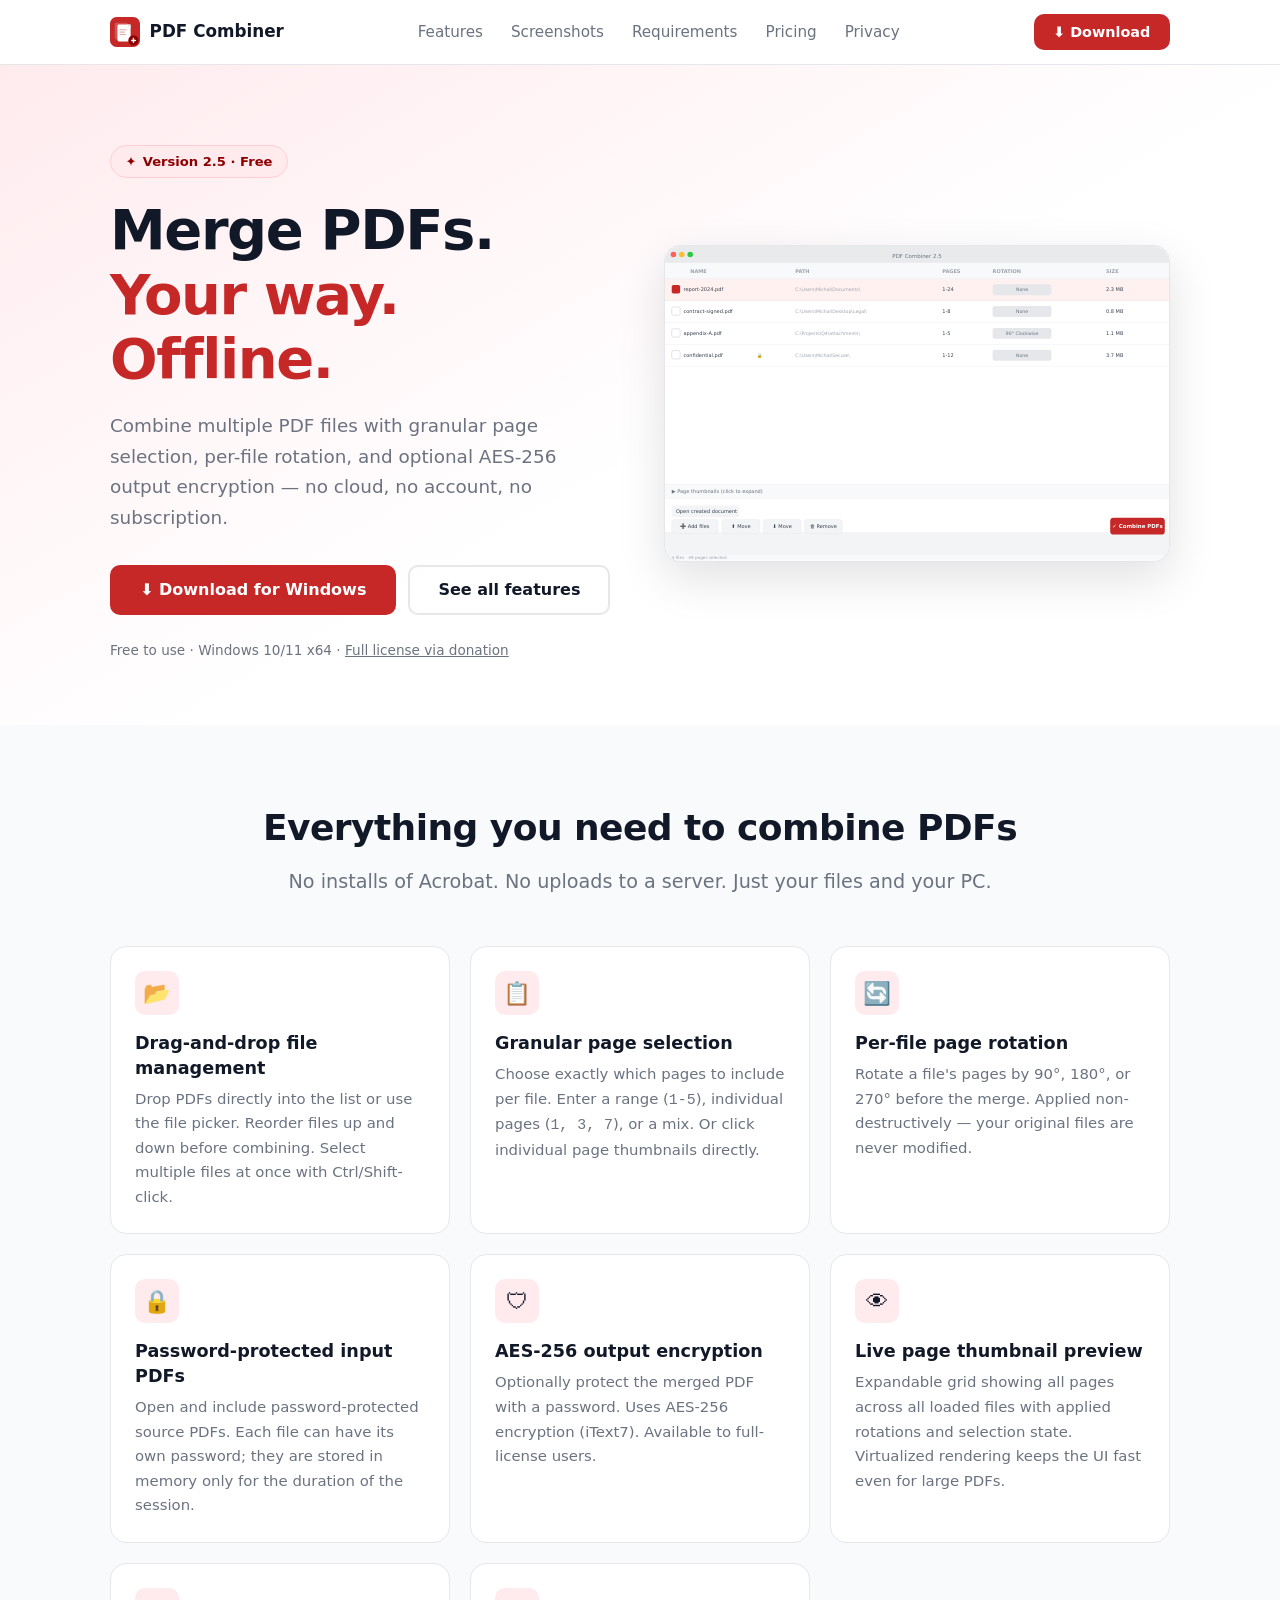
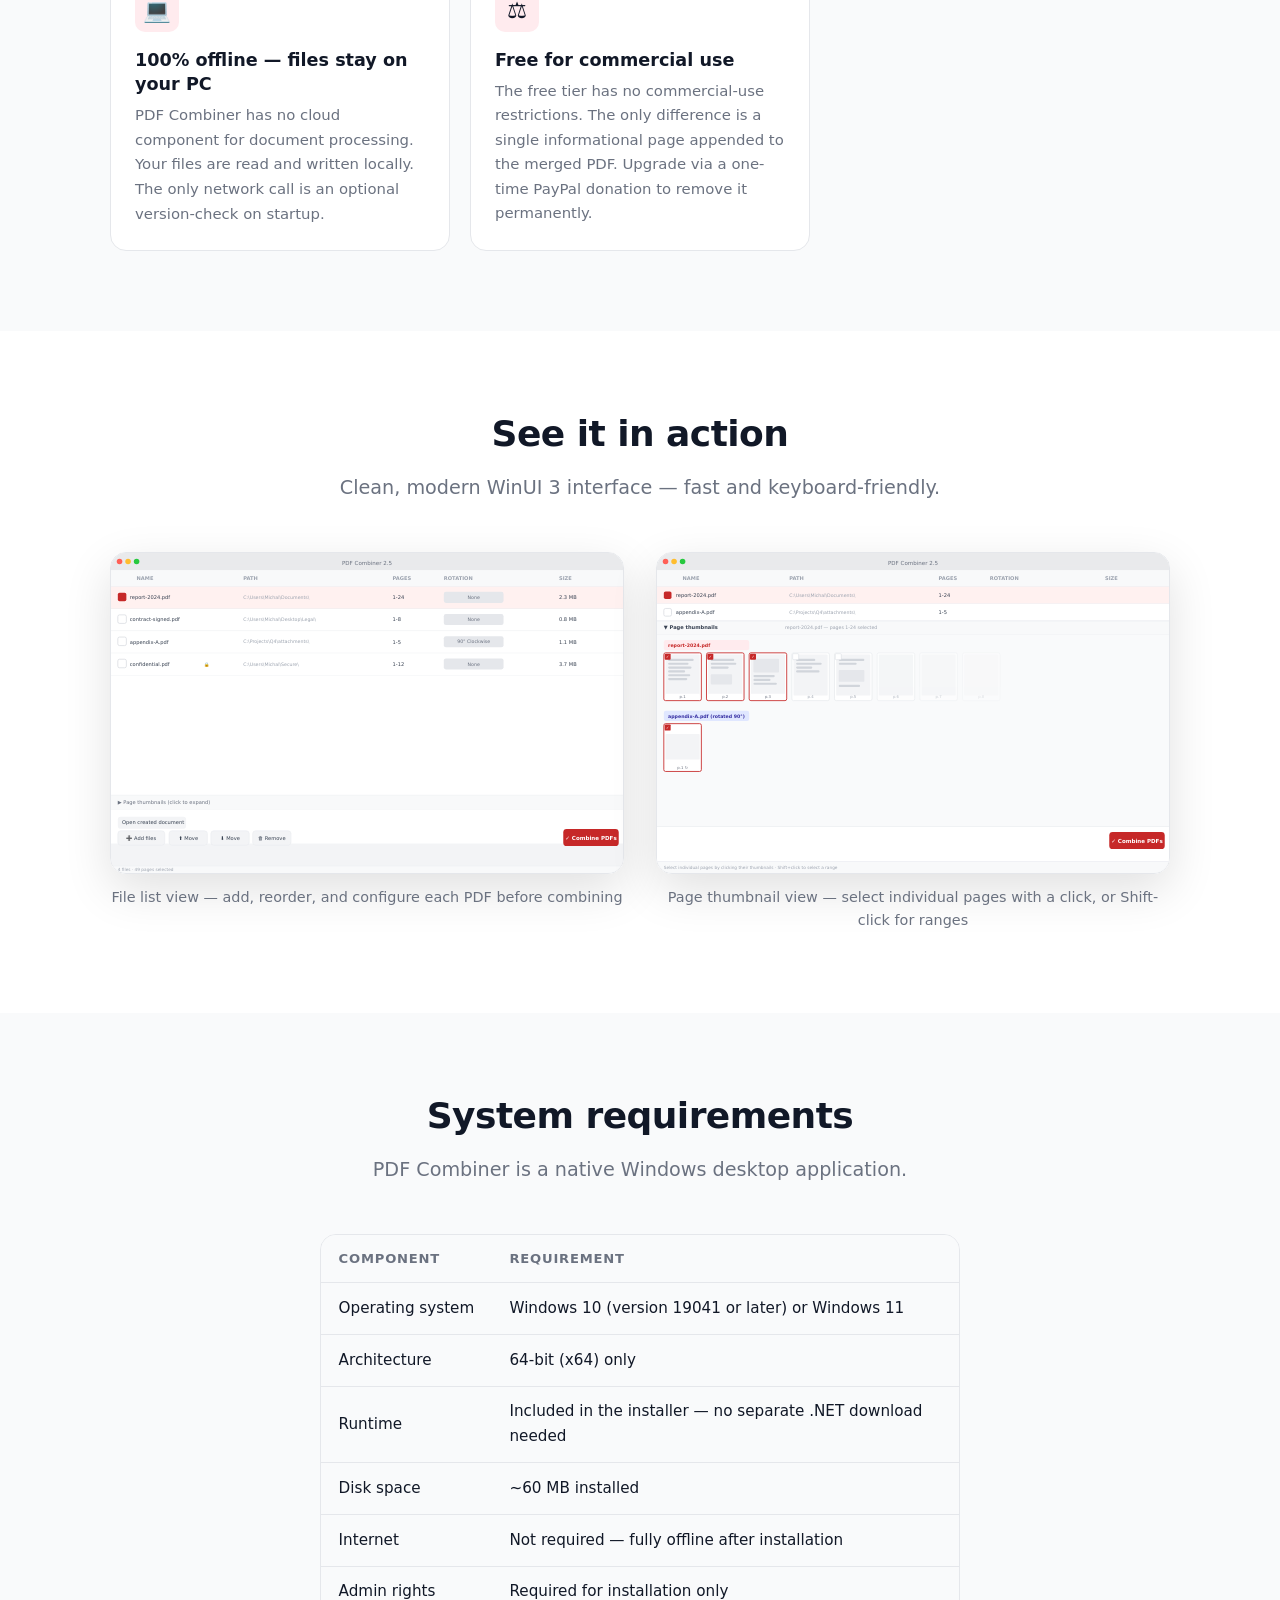
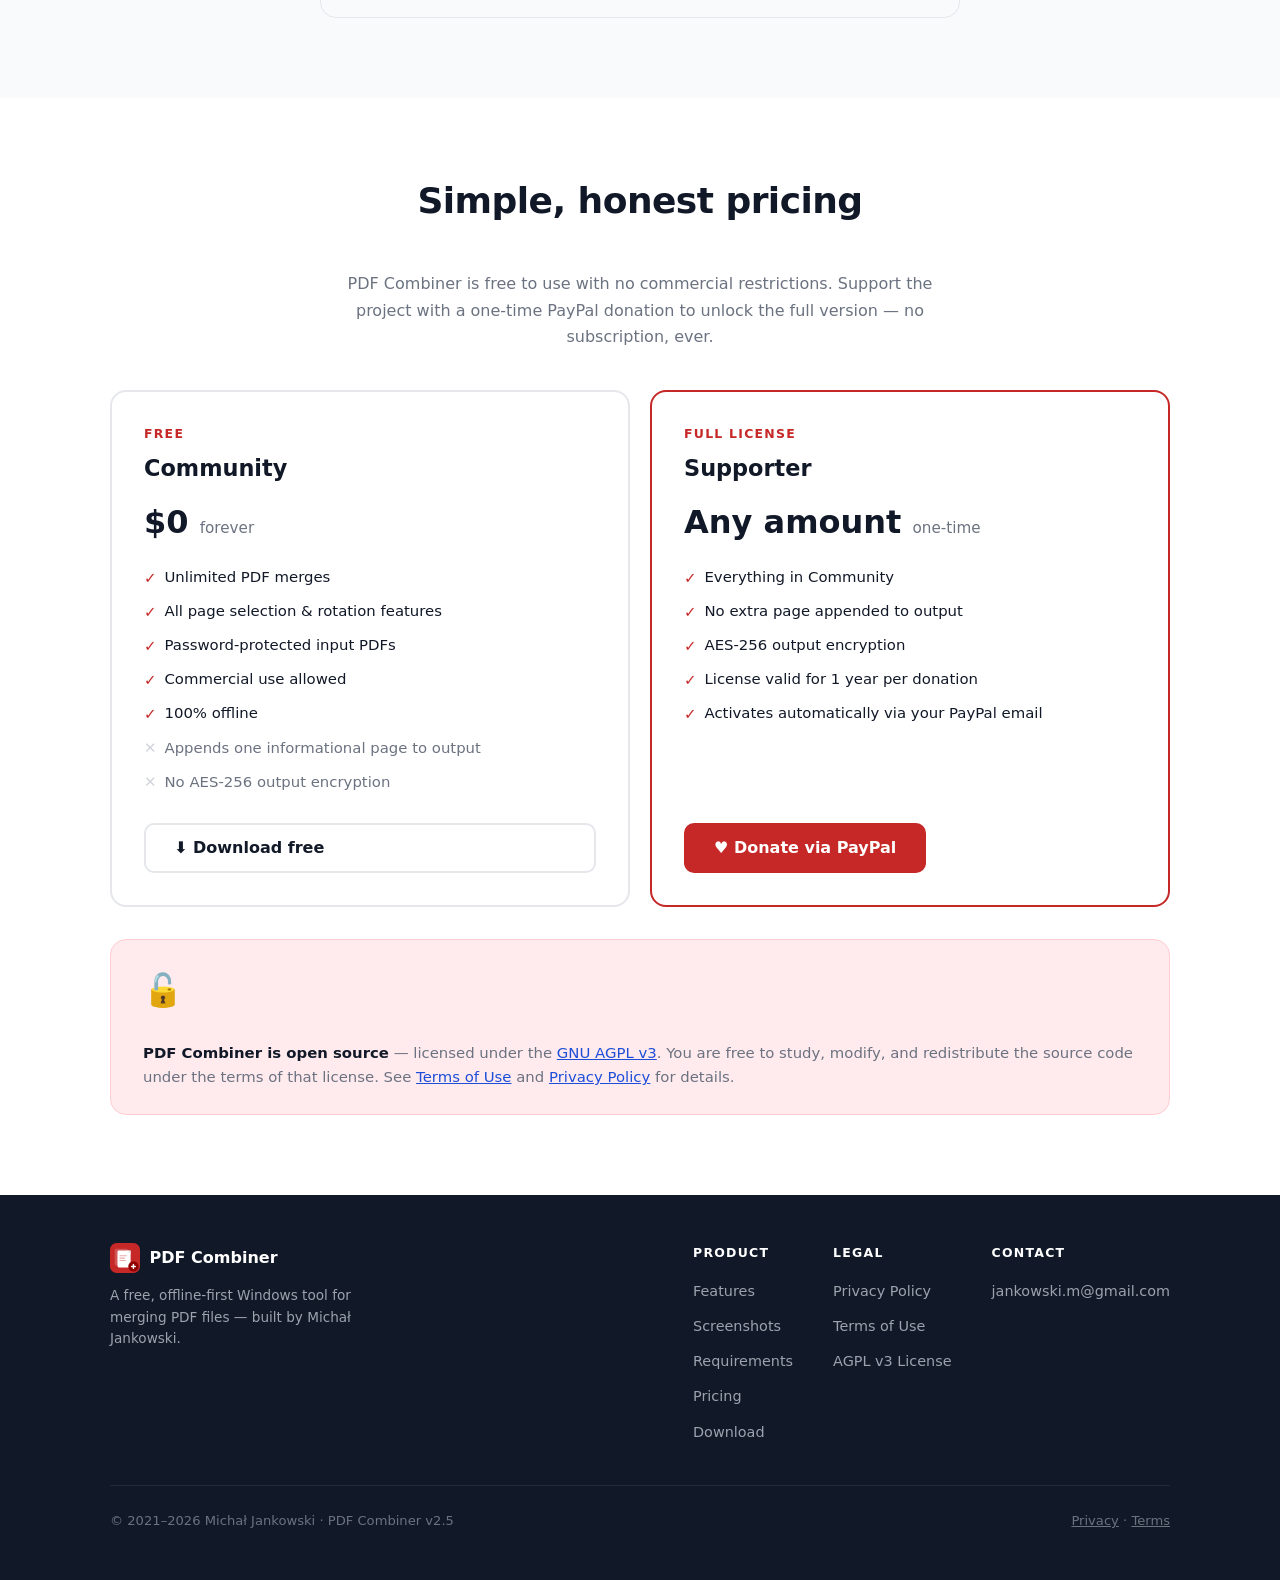
==== index.html @ 211b3e9c "Deploy website from MichalJankowskii/PDF_CombinerAI@d968ff3" ====
<!DOCTYPE html>
<html lang="en">
<head>
  <meta charset="UTF-8">
  <meta name="viewport" content="width=device-width, initial-scale=1.0">
  <title>PDF Combiner — Merge PDFs on Windows, No Cloud Required</title>
  <meta name="description" content="PDF Combiner lets you merge multiple PDF files with drag-and-drop, select individual pages, rotate pages, and encrypt the output — 100% offline, no account needed.">
  <meta name="author" content="Michał Jankowski">
  <meta name="robots" content="index, follow">
  <link rel="canonical" href="https://michaljankowskii.github.io/PDFCombierPage/">

  <!-- Open Graph -->
  <meta property="og:type"        content="website">
  <meta property="og:url"         content="https://michaljankowskii.github.io/PDFCombierPage/">
  <meta property="og:title"       content="PDF Combiner — Merge PDFs on Windows">
  <meta property="og:description" content="Merge multiple PDFs with granular page selection, rotation, and AES-256 encryption. 100% offline — your files never leave your PC.">
  <meta property="og:image"       content="https://michaljankowskii.github.io/PDFCombierPage/assets/img/screenshot-main.svg">

  <!-- Twitter -->
  <meta name="twitter:card"        content="summary_large_image">
  <meta name="twitter:title"       content="PDF Combiner — Merge PDFs on Windows">
  <meta name="twitter:description" content="Merge multiple PDFs with granular page selection, rotation, and AES-256 encryption. 100% offline.">

  <link rel="icon" href="assets/img/favicon.svg" type="image/svg+xml">
  <link rel="stylesheet" href="assets/css/site.css">
</head>
<body>

<!-- ── Navigation ── -->
<nav class="site-nav" aria-label="Site navigation">
  <div class="container">
    <div class="nav-inner">
      <a href="/" class="nav-logo">
        <img src="assets/img/logo.svg" alt="" width="30" height="30" aria-hidden="true">
        PDF Combiner
      </a>
      <ul class="nav-links" role="list">
        <li><a href="#features">Features</a></li>
        <li><a href="#screenshots">Screenshots</a></li>
        <li><a href="#requirements">Requirements</a></li>
        <li><a href="#licensing">Pricing</a></li>
        <li><a href="privacy.html">Privacy</a></li>
      </ul>
      <a href="downloads/PDFCombiner-Setup.msi" class="btn btn-primary btn-sm" download>
        ⬇ Download
      </a>
    </div>
  </div>
</nav>

<!-- ── Hero ── -->
<section class="hero" aria-labelledby="hero-heading">
  <div class="container">
    <div class="hero-inner">

      <div class="hero-content">
        <div class="hero-badge" aria-label="Current version">
          <span aria-hidden="true">✦</span> Version 2.5 · Free
        </div>
        <h1 class="hero-title" id="hero-heading">
          Merge PDFs.<br>
          <span>Your way. Offline.</span>
        </h1>
        <p class="hero-desc">
          Combine multiple PDF files with granular page selection, per-file rotation,
          and optional AES-256 output encryption — no cloud, no account, no subscription.
        </p>
        <div class="hero-actions">
          <a href="downloads/PDFCombiner-Setup.msi" class="btn btn-primary" download
             aria-label="Download PDF Combiner Setup — Windows installer">
            ⬇ Download for Windows
          </a>
          <a href="#features" class="btn btn-outline">
            See all features
          </a>
        </div>
        <p class="hero-meta">
          Free to use · Windows 10/11 x64 ·
          <a href="terms.html">Full license via donation</a>
        </p>
      </div>

      <div class="hero-image" aria-hidden="true">
        <!-- IMAGES NEEDED: replace screenshot-main.svg with screenshot-main.png
             (full-window screenshot at ~1200×750px, app with 3-4 PDFs loaded) -->
        <img src="assets/img/screenshot-main.svg"
             alt="PDF Combiner main window showing four PDF files loaded with drag-and-drop"
             width="1200" height="750"
             loading="eager">
      </div>

    </div>
  </div>
</section>

<!-- ── Features ── -->
<section class="section section-alt" id="features" aria-labelledby="features-heading">
  <div class="container">
    <div class="section-title tc">
      <h2 id="features-heading">Everything you need to combine PDFs</h2>
      <p class="lead">No installs of Acrobat. No uploads to a server. Just your files and your PC.</p>
    </div>

    <div class="features-grid" role="list">

      <article class="feature-card" role="listitem">
        <div class="feature-icon" aria-hidden="true">📂</div>
        <h3>Drag-and-drop file management</h3>
        <p>Drop PDFs directly into the list or use the file picker.
           Reorder files up and down before combining.
           Select multiple files at once with Ctrl/Shift-click.</p>
      </article>

      <article class="feature-card" role="listitem">
        <div class="feature-icon" aria-hidden="true">📋</div>
        <h3>Granular page selection</h3>
        <p>Choose exactly which pages to include per file.
           Enter a range (<code>1-5</code>), individual pages (<code>1, 3, 7</code>),
           or a mix. Or click individual page thumbnails directly.</p>
      </article>

      <article class="feature-card" role="listitem">
        <div class="feature-icon" aria-hidden="true">🔄</div>
        <h3>Per-file page rotation</h3>
        <p>Rotate a file's pages by 90°, 180°, or 270° before the merge.
           Applied non-destructively — your original files are never modified.</p>
      </article>

      <article class="feature-card" role="listitem">
        <div class="feature-icon" aria-hidden="true">🔒</div>
        <h3>Password-protected input PDFs</h3>
        <p>Open and include password-protected source PDFs.
           Each file can have its own password; they are stored in memory
           only for the duration of the session.</p>
      </article>

      <article class="feature-card" role="listitem">
        <div class="feature-icon" aria-hidden="true">🛡</div>
        <h3>AES-256 output encryption</h3>
        <p>Optionally protect the merged PDF with a password.
           Uses AES-256 encryption (iText7). Available to full-license users.</p>
      </article>

      <article class="feature-card" role="listitem">
        <div class="feature-icon" aria-hidden="true">👁</div>
        <h3>Live page thumbnail preview</h3>
        <p>Expandable grid showing all pages across all loaded files
           with applied rotations and selection state.
           Virtualized rendering keeps the UI fast even for large PDFs.</p>
      </article>

      <article class="feature-card" role="listitem">
        <div class="feature-icon" aria-hidden="true">💻</div>
        <h3>100% offline — files stay on your PC</h3>
        <p>PDF Combiner has no cloud component for document processing.
           Your files are read and written locally. The only network call
           is an optional version-check on startup.</p>
      </article>

      <article class="feature-card" role="listitem">
        <div class="feature-icon" aria-hidden="true">⚖️</div>
        <h3>Free for commercial use</h3>
        <p>The free tier has no commercial-use restrictions.
           The only difference is a single informational page appended
           to the merged PDF. Upgrade via a one-time PayPal donation
           to remove it permanently.</p>
      </article>

    </div>
  </div>
</section>

<!-- ── Screenshots ── -->
<section class="section" id="screenshots" aria-labelledby="screenshots-heading">
  <div class="container">
    <div class="section-title tc">
      <h2 id="screenshots-heading">See it in action</h2>
      <p class="lead">Clean, modern WinUI 3 interface — fast and keyboard-friendly.</p>
    </div>

    <div class="screenshots-grid">

      <figure class="screenshot-item">
        <!-- IMAGES NEEDED: replace screenshot-main.svg with screenshot-main.png
             Caption: main view with 4 PDFs loaded, showing name/path/pages/rotation columns -->
        <img class="screenshot-img"
             src="assets/img/screenshot-main.svg"
             alt="Main window: file list with four PDFs, showing name, path, page range, rotation, and size columns"
             width="1200" height="750"
             loading="lazy">
        <figcaption>File list view — add, reorder, and configure each PDF before combining</figcaption>
      </figure>

      <figure class="screenshot-item">
        <!-- IMAGES NEEDED: replace screenshot-pages.svg with screenshot-pages.png
             Caption: thumbnail strip expanded, showing individual page thumbnails with checkboxes -->
        <img class="screenshot-img"
             src="assets/img/screenshot-pages.svg"
             alt="Page thumbnail view: expandable grid showing individual pages from each PDF with checkboxes for fine-grained selection"
             width="1200" height="750"
             loading="lazy">
        <figcaption>Page thumbnail view — select individual pages with a click, or Shift-click for ranges</figcaption>
      </figure>

    </div>
  </div>
</section>

<!-- ── System Requirements ── -->
<section class="section section-alt" id="requirements" aria-labelledby="req-heading">
  <div class="container">
    <div class="section-title tc">
      <h2 id="req-heading">System requirements</h2>
      <p class="lead">PDF Combiner is a native Windows desktop application.</p>
    </div>

    <div class="req-wrapper" style="max-width:640px; margin-inline:auto;">
      <table class="req-table" aria-label="System requirements">
        <thead>
          <tr><th scope="col">Component</th><th scope="col">Requirement</th></tr>
        </thead>
        <tbody>
          <tr><td>Operating system</td><td>Windows 10 (version 19041 or later) or Windows 11</td></tr>
          <tr><td>Architecture</td><td>64-bit (x64) only</td></tr>
          <tr><td>Runtime</td><td>Included in the installer — no separate .NET download needed</td></tr>
          <tr><td>Disk space</td><td>~60 MB installed</td></tr>
          <tr><td>Internet</td><td>Not required — fully offline after installation</td></tr>
          <tr><td>Admin rights</td><td>Required for installation only</td></tr>
        </tbody>
      </table>
    </div>
  </div>
</section>

<!-- ── Licensing ── -->
<section class="section" id="licensing" aria-labelledby="licensing-heading">
  <div class="container">
    <div class="section-title tc">
      <h2 id="licensing-heading">Simple, honest pricing</h2>
    </div>

    <p class="licensing-intro">
      PDF Combiner is free to use with no commercial restrictions.
      Support the project with a one-time PayPal donation to unlock the full version — no subscription, ever.
    </p>

    <div class="licensing-cards">

      <div class="license-card">
        <div class="license-label">Free</div>
        <h3>Community</h3>
        <div class="license-price">$0 <em>forever</em></div>
        <ul class="license-features" role="list">
          <li><span class="chk" aria-hidden="true">✓</span> Unlimited PDF merges</li>
          <li><span class="chk" aria-hidden="true">✓</span> All page selection &amp; rotation features</li>
          <li><span class="chk" aria-hidden="true">✓</span> Password-protected input PDFs</li>
          <li><span class="chk" aria-hidden="true">✓</span> Commercial use allowed</li>
          <li><span class="chk" aria-hidden="true">✓</span> 100% offline</li>
          <li class="dimmed"><span class="chk" aria-hidden="true">✕</span> Appends one informational page to output</li>
          <li class="dimmed"><span class="chk" aria-hidden="true">✕</span> No AES-256 output encryption</li>
        </ul>
        <a href="downloads/PDFCombiner-Setup.msi" class="btn btn-outline" download>
          ⬇ Download free
        </a>
      </div>

      <div class="license-card featured">
        <div class="license-label">Full license</div>
        <h3>Supporter</h3>
        <div class="license-price">Any amount <em>one-time</em></div>
        <ul class="license-features" role="list">
          <li><span class="chk" aria-hidden="true">✓</span> Everything in Community</li>
          <li><span class="chk" aria-hidden="true">✓</span> No extra page appended to output</li>
          <li><span class="chk" aria-hidden="true">✓</span> AES-256 output encryption</li>
          <li><span class="chk" aria-hidden="true">✓</span> License valid for 1 year per donation</li>
          <li><span class="chk" aria-hidden="true">✓</span> Activates automatically via your PayPal email</li>
        </ul>
        <!-- PayPal donate button — uses the in-app business ID -->
        <form action="https://www.paypal.com/donate" method="post" target="_blank">
          <input type="hidden" name="business" value="jankowski.m@gmail.com">
          <input type="hidden" name="currency_code" value="USD">
          <input type="hidden" name="item_name" value="PDF Combiner — Full License">
          <button type="submit" class="btn btn-primary">
            ♥ Donate via PayPal
          </button>
        </form>
      </div>

    </div>

    <div class="oss-banner">
      <div class="oss-icon" aria-hidden="true">🔓</div>
      <div>
        <p>
          <strong>PDF Combiner is open source</strong> — licensed under the
          <a href="https://www.gnu.org/licenses/agpl-3.0.html" rel="noopener noreferrer" target="_blank">GNU AGPL v3</a>.
          You are free to study, modify, and redistribute the source code under the terms of that license.
          See <a href="terms.html">Terms of Use</a> and <a href="privacy.html">Privacy Policy</a> for details.
        </p>
      </div>
    </div>

  </div>
</section>

<!-- ── Footer ── -->
<footer class="site-footer" aria-label="Site footer">
  <div class="container">
    <div class="footer-inner">

      <div class="footer-brand">
        <a href="/" class="nav-logo">
          <img src="assets/img/logo.svg" alt="" width="26" height="26" aria-hidden="true">
          PDF Combiner
        </a>
        <p>A free, offline-first Windows tool for merging PDF files — built by Michał Jankowski.</p>
      </div>

      <nav class="footer-links" aria-label="Footer navigation">
        <div class="footer-col">
          <h4>Product</h4>
          <ul role="list">
            <li><a href="#features">Features</a></li>
            <li><a href="#screenshots">Screenshots</a></li>
            <li><a href="#requirements">Requirements</a></li>
            <li><a href="#licensing">Pricing</a></li>
            <li><a href="downloads/PDFCombiner-Setup.msi" download>Download</a></li>
          </ul>
        </div>
        <div class="footer-col">
          <h4>Legal</h4>
          <ul role="list">
            <li><a href="privacy.html">Privacy Policy</a></li>
            <li><a href="terms.html">Terms of Use</a></li>
            <li><a href="https://www.gnu.org/licenses/agpl-3.0.html" rel="noopener noreferrer" target="_blank">AGPL v3 License</a></li>
          </ul>
        </div>
        <div class="footer-col">
          <h4>Contact</h4>
          <ul role="list">
            <li><a href="mailto:jankowski.m@gmail.com">jankowski.m@gmail.com</a></li>
          </ul>
        </div>
      </nav>

    </div>

    <div class="footer-bottom">
      <span>© 2021–2026 Michał Jankowski · PDF Combiner v2.5</span>
      <span>
        <a href="privacy.html">Privacy</a> ·
        <a href="terms.html">Terms</a>
      </span>
    </div>
  </div>
</footer>

</body>
</html>
---- assets/css/site.css ----
/* PDF Combiner — site.css — mobile-first, no framework, system fonts */

/* ───── Custom properties ───── */
:root {
  --c-red:        #c62828;
  --c-red-dark:   #8e0000;
  --c-red-pale:   #ffebee;
  --c-text:       #111827;
  --c-muted:      #6b7280;
  --c-bg:         #ffffff;
  --c-surface:    #f9fafb;
  --c-border:     #e5e7eb;
  --c-link:       #1d4ed8;

  --font:         system-ui, -apple-system, "Segoe UI", Roboto, sans-serif;
  --max-w:        1100px;
  --radius:       10px;
  --radius-lg:    16px;

  --sh-sm: 0 1px 3px rgba(0,0,0,.08);
  --sh-md: 0 4px 16px rgba(0,0,0,.10);
  --sh-lg: 0 16px 48px rgba(0,0,0,.12);
}

/* ───── Reset ───── */
*, *::before, *::after { box-sizing: border-box; margin: 0; padding: 0; }
html { scroll-behavior: smooth; -webkit-text-size-adjust: 100%; }
body { font-family: var(--font); color: var(--c-text); background: var(--c-bg); line-height: 1.65; }
img { display: block; max-width: 100%; height: auto; }
a { color: var(--c-link); }
ul { list-style: none; }

/* ───── Layout ───── */
.container {
  width: 100%;
  max-width: var(--max-w);
  margin-inline: auto;
  padding-inline: 1.25rem;
}
.section        { padding-block: 5rem; }
.section-alt    { background: var(--c-surface); }
.section-title  { margin-bottom: 3rem; }

/* ───── Typography ───── */
h1 { font-size: clamp(2rem, 5vw, 3.5rem); font-weight: 800; line-height: 1.15; letter-spacing: -.025em; }
h2 { font-size: clamp(1.5rem, 3vw, 2.25rem); font-weight: 700; line-height: 1.25; letter-spacing: -.015em; }
h3 { font-size: 1.1rem; font-weight: 600; line-height: 1.4; }
p  { max-width: 68ch; }
.lead  { font-size: 1.2rem; color: var(--c-muted); margin-top: 1rem; }
.tc    { text-align: center; }
.tc p  { margin-inline: auto; }

/* ───── Buttons ───── */
.btn {
  display: inline-flex;
  align-items: center;
  gap: .5rem;
  padding: .85rem 1.75rem;
  border-radius: var(--radius);
  font: 600 1rem var(--font);
  text-decoration: none;
  cursor: pointer;
  border: 2px solid transparent;
  transition: transform .15s, box-shadow .15s, background .15s, border-color .15s;
}
.btn:hover          { text-decoration: none; transform: translateY(-1px); box-shadow: var(--sh-md); }
.btn-primary        { background: var(--c-red); color: #fff; }
.btn-primary:hover  { background: var(--c-red-dark); }
.btn-outline        { background: transparent; color: var(--c-text); border-color: var(--c-border); }
.btn-outline:hover  { border-color: var(--c-muted); }
.btn-sm             { padding: .5rem 1.1rem; font-size: .9rem; }

/* ───── Nav ───── */
.site-nav {
  position: sticky;
  top: 0;
  z-index: 100;
  background: rgba(255,255,255,.9);
  backdrop-filter: blur(10px);
  -webkit-backdrop-filter: blur(10px);
  border-bottom: 1px solid var(--c-border);
}
.nav-inner {
  display: flex;
  align-items: center;
  justify-content: space-between;
  height: 4rem;
}
.nav-logo {
  display: flex;
  align-items: center;
  gap: .6rem;
  text-decoration: none;
  color: var(--c-text);
  font-weight: 700;
  font-size: 1.05rem;
}
.nav-logo img { width: 30px; height: 30px; }
.nav-links { display: flex; align-items: center; gap: 1.75rem; }
.nav-links a { text-decoration: none; color: var(--c-muted); font-size: .95rem; transition: color .15s; }
.nav-links a:hover { color: var(--c-text); }

/* ───── Hero ───── */
.hero {
  padding-block: 5rem 4rem;
  background: linear-gradient(150deg, var(--c-red-pale) 0%, var(--c-bg) 55%);
}
.hero-inner {
  display: grid;
  grid-template-columns: 1fr;
  gap: 3rem;
  align-items: center;
}
.hero-badge {
  display: inline-flex;
  align-items: center;
  gap: .4rem;
  background: var(--c-red-pale);
  color: var(--c-red-dark);
  font-size: .82rem;
  font-weight: 600;
  padding: .3rem .9rem;
  border-radius: 999px;
  margin-bottom: 1.25rem;
  border: 1px solid #ffcdd2;
}
.hero-title span { color: var(--c-red); }
.hero-desc { font-size: 1.15rem; color: var(--c-muted); margin-block: 1.25rem 2rem; max-width: 52ch; }
.hero-actions { display: flex; flex-wrap: wrap; gap: .75rem; }
.hero-meta { margin-top: 1.5rem; font-size: .85rem; color: var(--c-muted); }
.hero-meta a { color: var(--c-muted); text-decoration: underline; }

.hero-image {
  position: relative;
  border-radius: var(--radius-lg);
  overflow: hidden;
  box-shadow: var(--sh-lg);
  border: 1px solid var(--c-border);
  background: var(--c-surface);
}
.hero-image img { width: 100%; border-radius: var(--radius-lg); }

/* ───── Features ───── */
.features-grid {
  display: grid;
  grid-template-columns: repeat(auto-fit, minmax(min(100%, 280px), 1fr));
  gap: 1.25rem;
}
.feature-card {
  background: var(--c-bg);
  border: 1px solid var(--c-border);
  border-radius: var(--radius-lg);
  padding: 1.5rem;
  transition: box-shadow .2s, transform .2s;
}
.feature-card:hover { box-shadow: var(--sh-md); transform: translateY(-2px); }
.feature-icon {
  display: inline-flex;
  align-items: center;
  justify-content: center;
  width: 2.75rem;
  height: 2.75rem;
  background: var(--c-red-pale);
  border-radius: var(--radius);
  font-size: 1.4rem;
  margin-bottom: 1rem;
  line-height: 1;
}
.feature-card h3 { margin-bottom: .4rem; }
.feature-card p  { color: var(--c-muted); font-size: .93rem; max-width: none; }

/* ───── Screenshots ───── */
.screenshots-grid {
  display: grid;
  grid-template-columns: 1fr;
  gap: 2rem;
}
.screenshot-item { }
.screenshot-item figcaption {
  margin-top: .75rem;
  text-align: center;
  color: var(--c-muted);
  font-size: .9rem;
}
.screenshot-img {
  width: 100%;
  border-radius: var(--radius-lg);
  box-shadow: var(--sh-lg);
  border: 1px solid var(--c-border);
}
/* Placeholder shown when real screenshot is not yet supplied */
.screenshot-placeholder {
  display: flex;
  flex-direction: column;
  align-items: center;
  justify-content: center;
  gap: .75rem;
  background: var(--c-surface);
  border: 2px dashed var(--c-border);
  border-radius: var(--radius-lg);
  aspect-ratio: 16 / 10;
  color: var(--c-muted);
  font-size: .9rem;
  text-align: center;
  padding: 2rem;
}
.screenshot-placeholder .ph-icon { font-size: 3rem; opacity: .4; }
.screenshot-placeholder strong { color: var(--c-text); font-size: 1rem; }

/* ───── Requirements ───── */
.req-wrapper {
  overflow-x: auto;
  border: 1px solid var(--c-border);
  border-radius: var(--radius-lg);
}
.req-table {
  width: 100%;
  border-collapse: collapse;
  font-size: .95rem;
}
.req-table th, .req-table td {
  text-align: left;
  padding: .8rem 1.1rem;
  border-bottom: 1px solid var(--c-border);
}
.req-table th {
  font-weight: 600;
  font-size: .82rem;
  text-transform: uppercase;
  letter-spacing: .06em;
  color: var(--c-muted);
  background: var(--c-surface);
  white-space: nowrap;
}
.req-table tr:last-child td { border-bottom: none; }
.req-table td:first-child { font-weight: 500; white-space: nowrap; }

/* ───── Licensing ───── */
.licensing-intro { max-width: 60ch; margin-inline: auto; color: var(--c-muted); text-align: center; margin-bottom: 2.5rem; }
.licensing-cards {
  display: grid;
  grid-template-columns: repeat(auto-fit, minmax(min(100%, 280px), 1fr));
  gap: 1.25rem;
}
.license-card {
  border: 2px solid var(--c-border);
  border-radius: var(--radius-lg);
  padding: 2rem;
  display: flex;
  flex-direction: column;
}
.license-card.featured { border-color: var(--c-red); }
.license-label {
  font-size: .78rem;
  font-weight: 700;
  text-transform: uppercase;
  letter-spacing: .1em;
  color: var(--c-red);
  margin-bottom: .5rem;
}
.license-card h3 { font-size: 1.4rem; }
.license-price { font-size: 2rem; font-weight: 800; margin-block: .75rem 1rem; }
.license-price em { font-style: normal; font-size: .95rem; font-weight: 400; color: var(--c-muted); }
.license-features { display: flex; flex-direction: column; gap: .55rem; margin-bottom: 1.75rem; flex: 1; }
.license-features li {
  display: flex;
  align-items: flex-start;
  gap: .5rem;
  font-size: .93rem;
}
.license-features li .chk { color: var(--c-red); font-weight: 700; flex-shrink: 0; margin-top: .05em; }
.license-features li.dimmed { color: var(--c-muted); }
.license-features li.dimmed .chk { color: #d1d5db; }

/* ───── Open source banner ───── */
.oss-banner {
  background: var(--c-red-pale);
  border: 1px solid #ffcdd2;
  border-radius: var(--radius-lg);
  padding: 1.5rem 2rem;
  display: flex;
  align-items: center;
  gap: 1.5rem;
  flex-wrap: wrap;
  margin-top: 2rem;
}
.oss-banner .oss-icon { font-size: 2rem; flex-shrink: 0; }
.oss-banner p { color: var(--c-muted); font-size: .93rem; max-width: none; }
.oss-banner strong { color: var(--c-text); }

/* ───── Footer ───── */
.site-footer {
  background: #111827;
  color: #d1d5db;
  padding-block: 3rem;
}
.footer-inner {
  display: flex;
  flex-wrap: wrap;
  gap: 2.5rem;
  justify-content: space-between;
}
.footer-brand { flex: 1 1 220px; }
.footer-brand .nav-logo { color: #fff; margin-bottom: .75rem; font-size: 1rem; }
.footer-brand p { font-size: .85rem; color: #9ca3af; max-width: 28ch; line-height: 1.6; }
.footer-links { display: flex; flex-wrap: wrap; gap: 2.5rem; }
.footer-col h4 {
  color: #fff;
  font-size: .78rem;
  text-transform: uppercase;
  letter-spacing: .1em;
  margin-bottom: .9rem;
}
.footer-col ul { display: flex; flex-direction: column; gap: .55rem; }
.footer-col a { color: #9ca3af; text-decoration: none; font-size: .9rem; transition: color .15s; }
.footer-col a:hover { color: #fff; }
.footer-bottom {
  border-top: 1px solid rgba(255,255,255,.08);
  margin-top: 2.5rem;
  padding-top: 1.5rem;
  display: flex;
  flex-wrap: wrap;
  gap: 1rem;
  justify-content: space-between;
  font-size: .82rem;
  color: #6b7280;
}
.footer-bottom a { color: #6b7280; }
.footer-bottom a:hover { color: #9ca3af; }

/* ───── Legal pages ───── */
.legal-page { max-width: 800px; margin-inline: auto; padding-block: 4rem; }
.legal-page h1 { margin-bottom: .5rem; }
.legal-page .updated { color: var(--c-muted); font-size: .9rem; margin-bottom: 2.5rem; }
.legal-page h2 { font-size: 1.25rem; margin-top: 2rem; margin-bottom: .6rem; }
.legal-page p  { color: #374151; margin-bottom: .9rem; }
.legal-page ul { list-style: disc; padding-left: 1.5rem; display: flex; flex-direction: column; gap: .4rem; margin-bottom: .9rem; }
.legal-page ul li { color: #374151; font-size: .97rem; }
.legal-page a  { color: var(--c-link); }
.legal-page .back { display: inline-flex; align-items: center; gap: .4rem; font-size: .9rem; margin-bottom: 2rem; }

/* ───── Responsive ───── */
@media (min-width: 600px) {
  .screenshots-grid { grid-template-columns: repeat(2, 1fr); }
}
@media (min-width: 880px) {
  .hero-inner { grid-template-columns: 1fr 1fr; }
  .hero-desc  { max-width: none; }
}
@media (max-width: 599px) {
  .nav-links              { display: none; }
  .hero-actions           { flex-direction: column; }
  .btn                    { width: 100%; justify-content: center; }
  .footer-inner           { flex-direction: column; }
  .footer-links           { flex-direction: column; gap: 1.5rem; }
  .oss-banner             { flex-direction: column; text-align: center; }
}
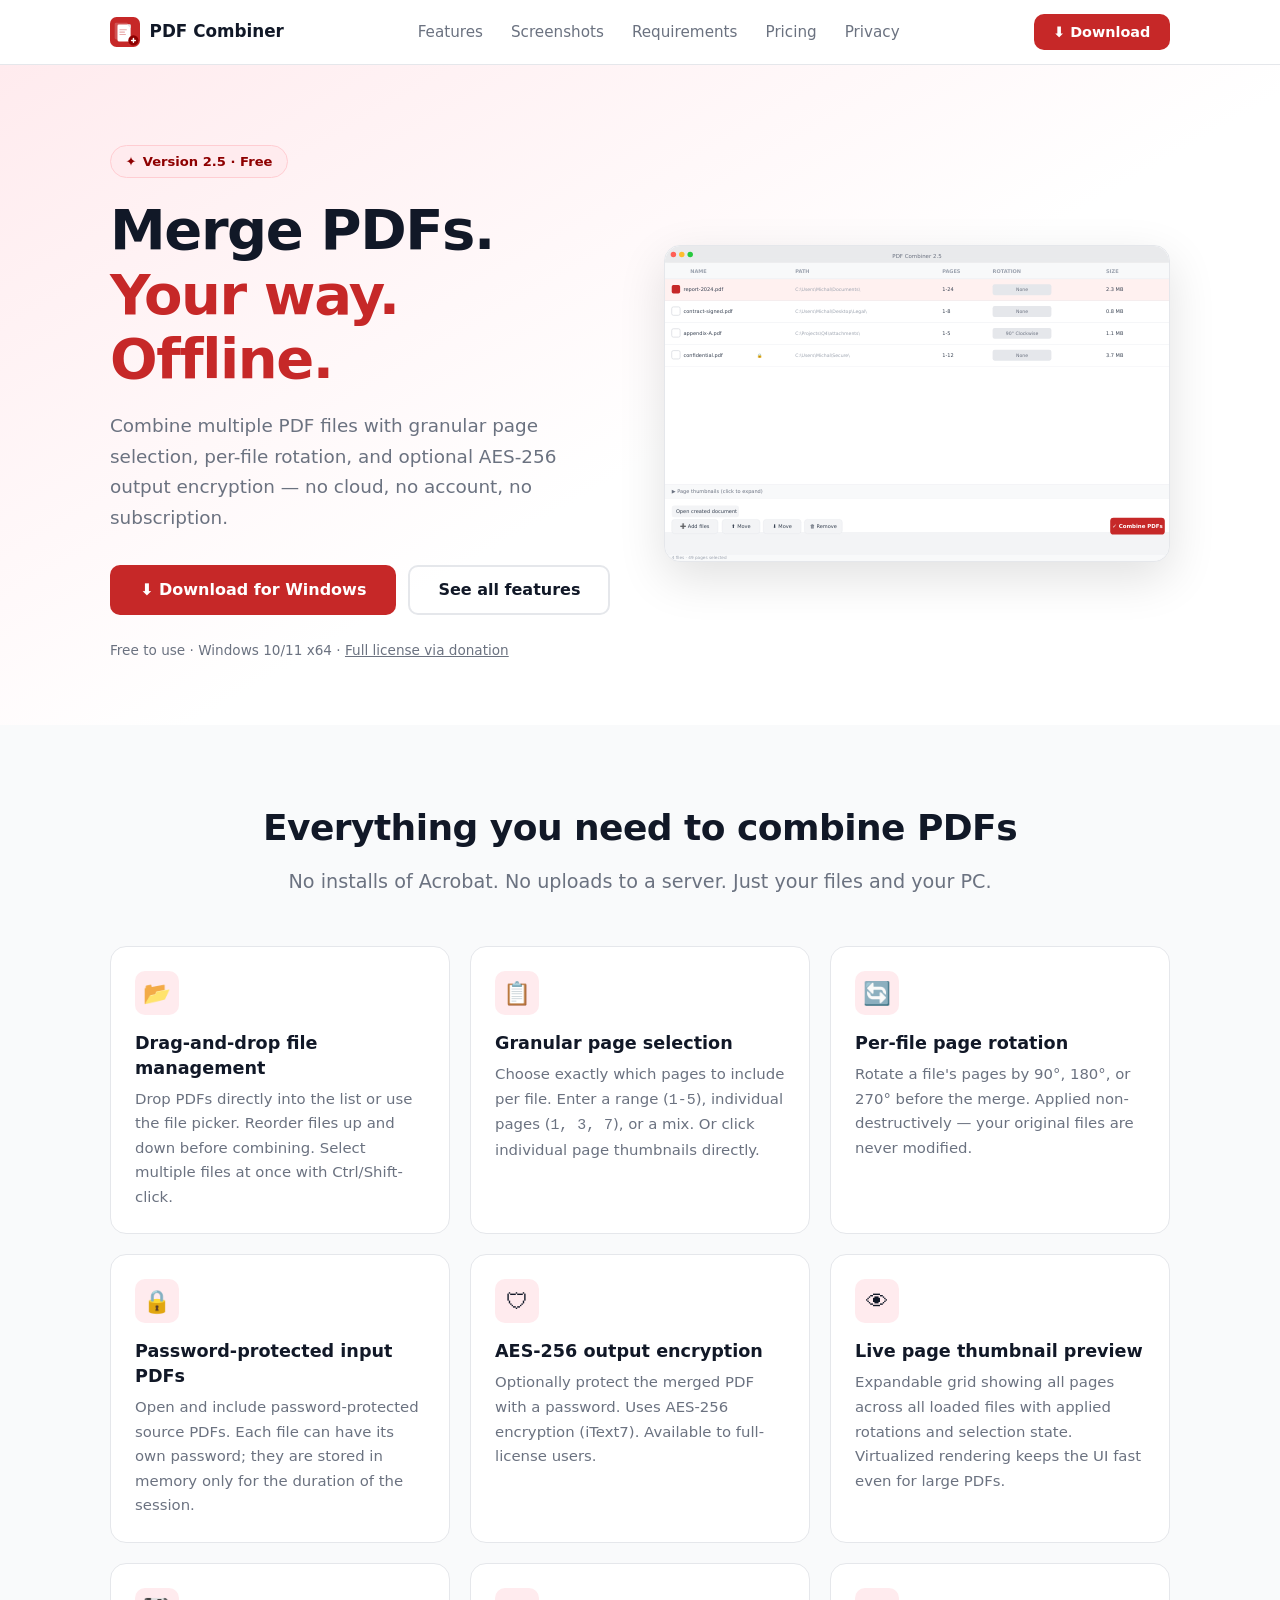
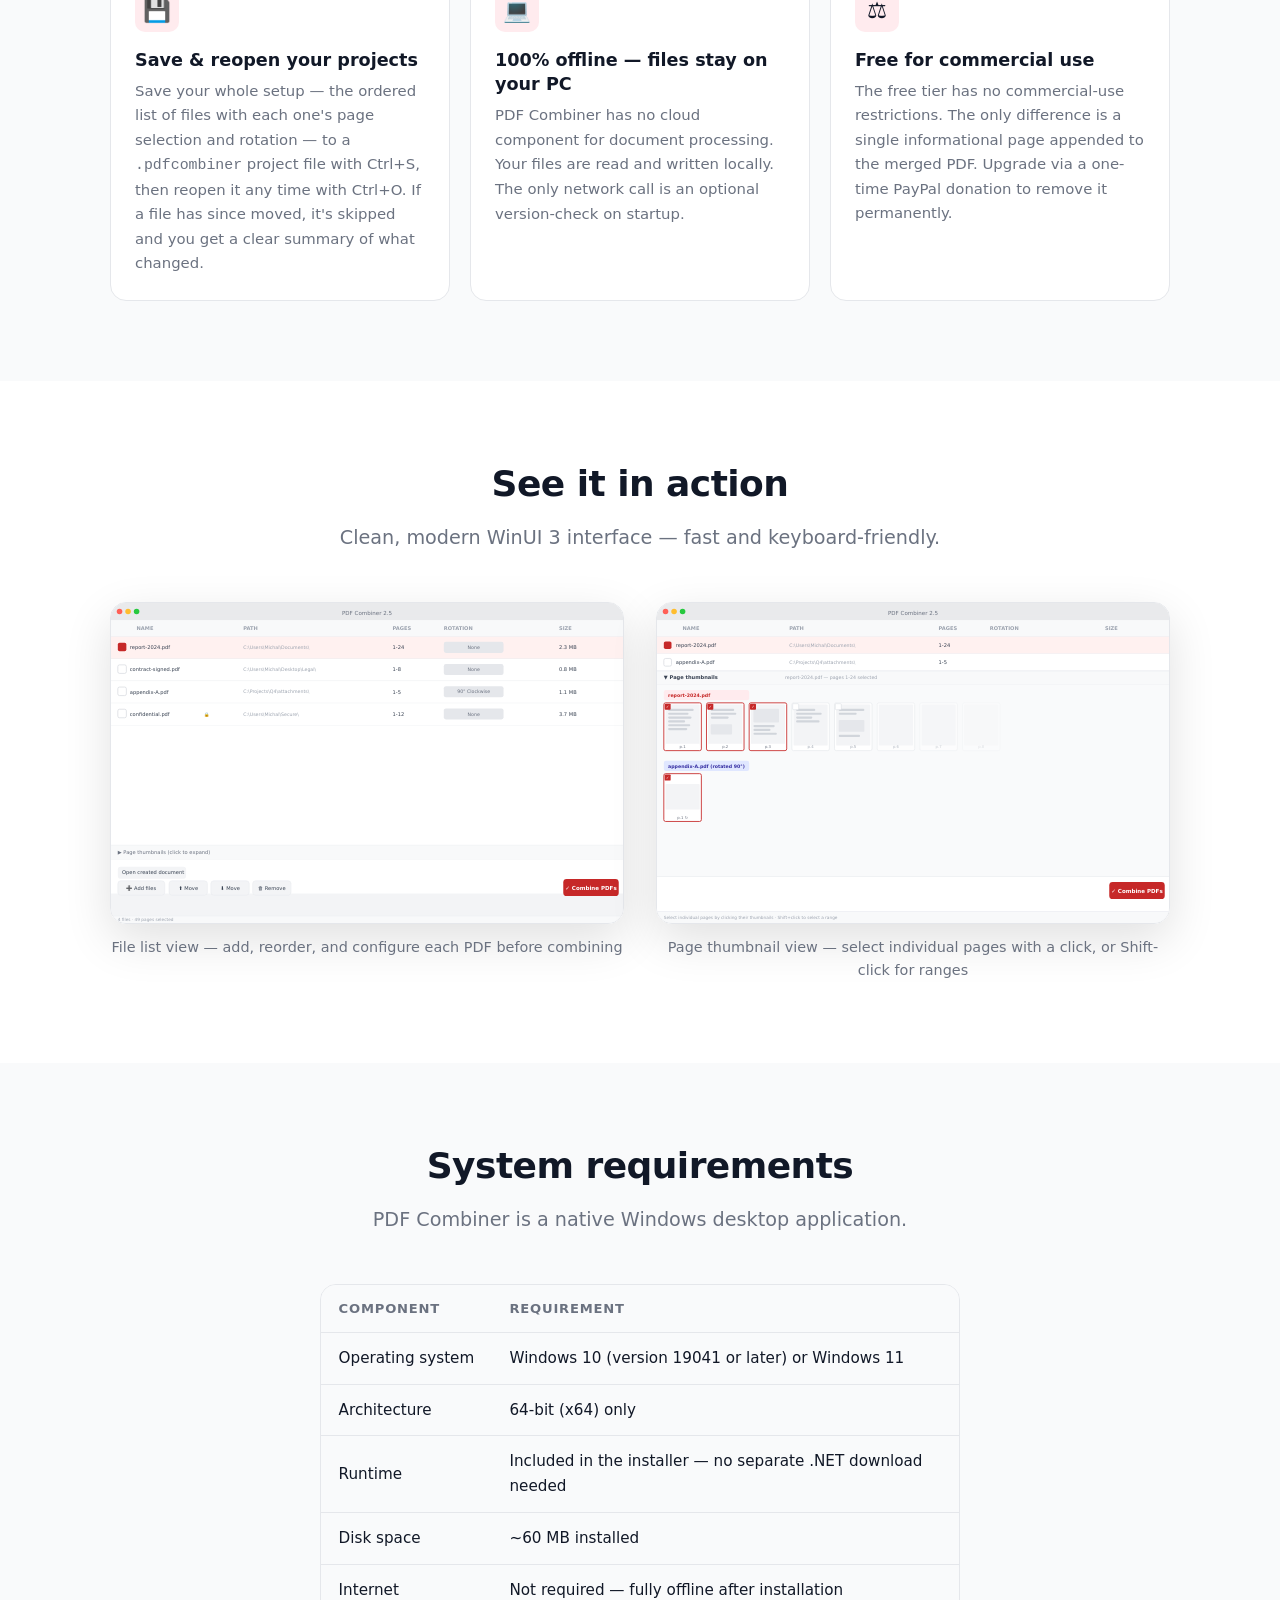
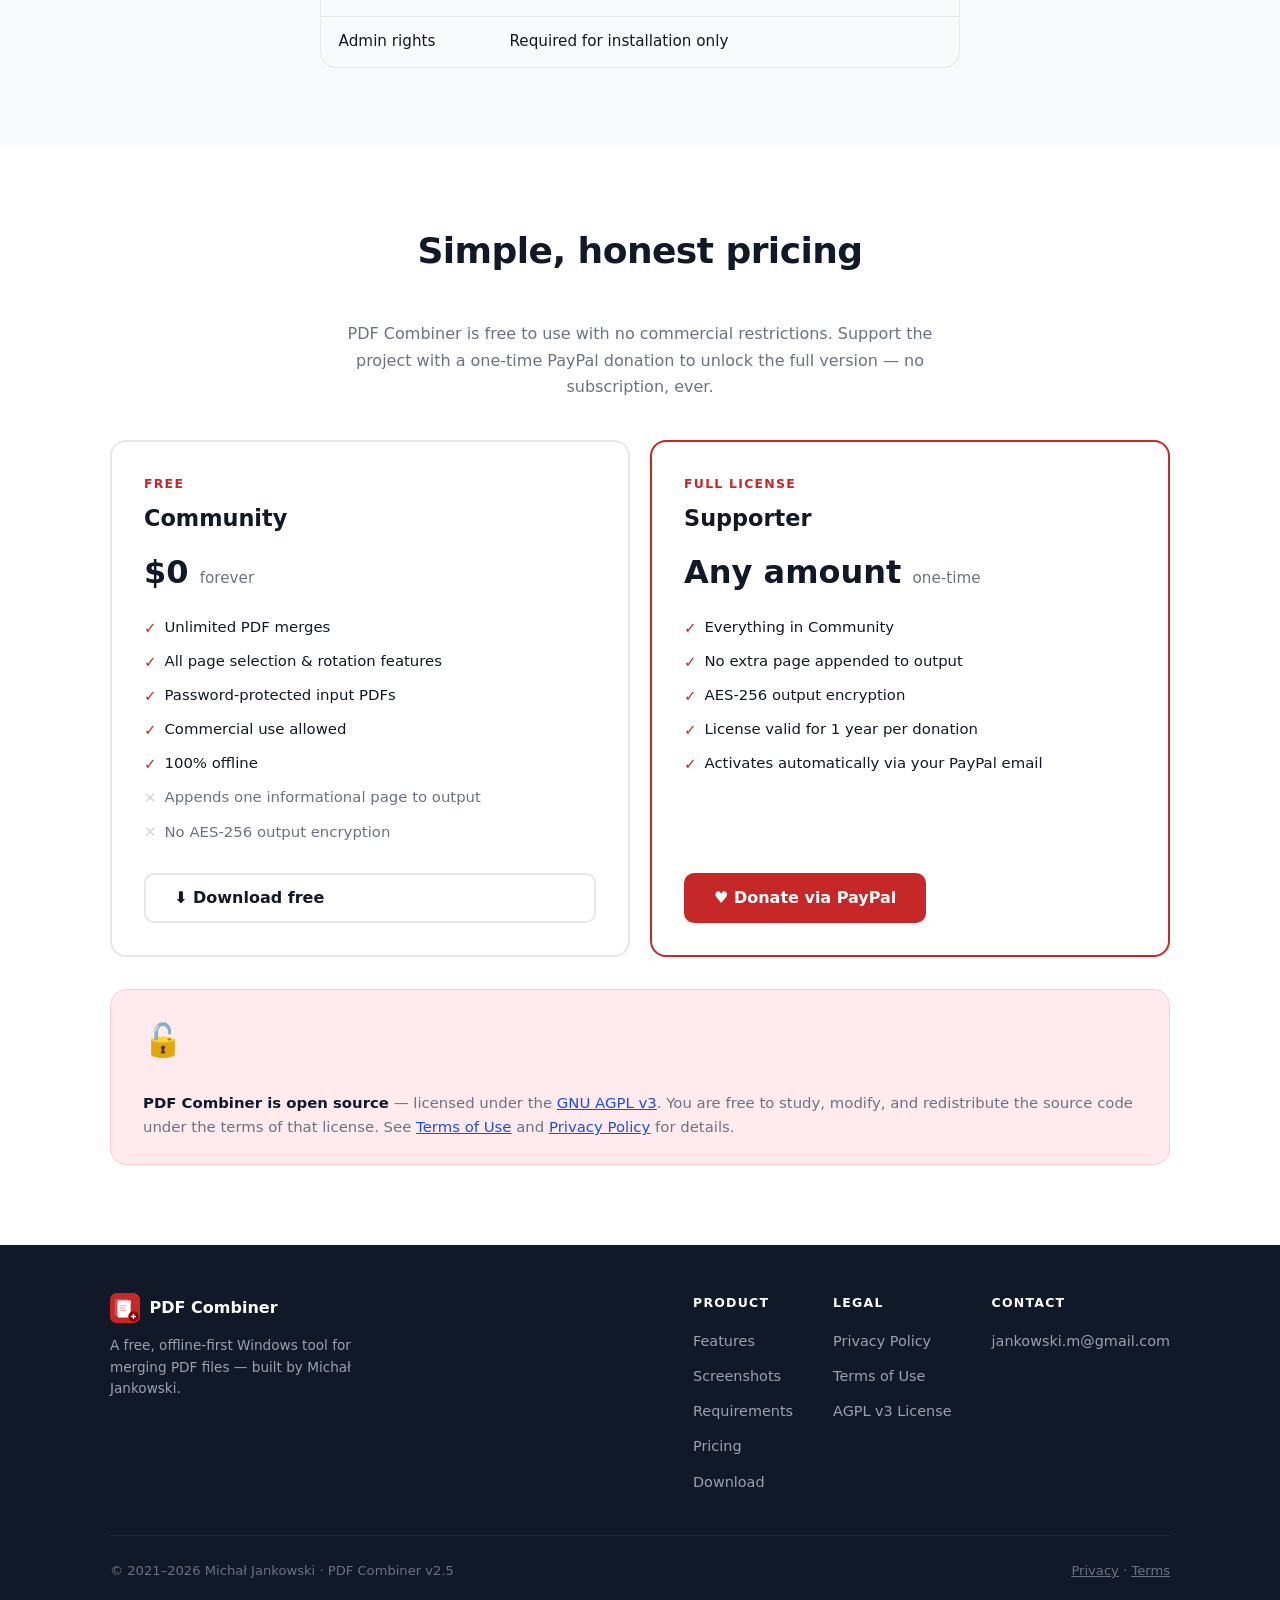
==== commit d0e7f61f: "Deploy website from MichalJankowskii/PDF_CombinerAI@45d360c" ====
--- a/index.html
+++ b/index.html
@@ -41,7 +41,7 @@
         <li><a href="#licensing">Pricing</a></li>
         <li><a href="privacy.html">Privacy</a></li>
       </ul>
-      <a href="downloads/PDFCombiner-Setup.msi" class="btn btn-primary btn-sm" download>
+      <a href="downloads/PDFCombiner-Setup.msix" class="btn btn-primary btn-sm" download>
         ⬇ Download
       </a>
     </div>
@@ -66,7 +66,7 @@
           and optional AES-256 output encryption — no cloud, no account, no subscription.
         </p>
         <div class="hero-actions">
-          <a href="downloads/PDFCombiner-Setup.msi" class="btn btn-primary" download
+          <a href="downloads/PDFCombiner-Setup.msix" class="btn btn-primary" download
              aria-label="Download PDF Combiner Setup — Windows installer">
             ⬇ Download for Windows
           </a>
@@ -147,6 +147,16 @@
         <p>Expandable grid showing all pages across all loaded files
            with applied rotations and selection state.
            Virtualized rendering keeps the UI fast even for large PDFs.</p>
+      </article>
+
+      <article class="feature-card" role="listitem">
+        <div class="feature-icon" aria-hidden="true">💾</div>
+        <h3>Save &amp; reopen your projects</h3>
+        <p>Save your whole setup — the ordered list of files with each one's
+           page selection and rotation — to a <code>.pdfcombiner</code> project
+           file with Ctrl+S, then reopen it any time with Ctrl+O.
+           If a file has since moved, it's skipped and you get a clear summary
+           of what changed.</p>
       </article>
 
       <article class="feature-card" role="listitem">
@@ -259,7 +269,7 @@
           <li class="dimmed"><span class="chk" aria-hidden="true">✕</span> Appends one informational page to output</li>
           <li class="dimmed"><span class="chk" aria-hidden="true">✕</span> No AES-256 output encryption</li>
         </ul>
-        <a href="downloads/PDFCombiner-Setup.msi" class="btn btn-outline" download>
+        <a href="downloads/PDFCombiner-Setup.msix" class="btn btn-outline" download>
           ⬇ Download free
         </a>
       </div>
@@ -324,7 +334,7 @@
             <li><a href="#screenshots">Screenshots</a></li>
             <li><a href="#requirements">Requirements</a></li>
             <li><a href="#licensing">Pricing</a></li>
-            <li><a href="downloads/PDFCombiner-Setup.msi" download>Download</a></li>
+            <li><a href="downloads/PDFCombiner-Setup.msix" download>Download</a></li>
           </ul>
         </div>
         <div class="footer-col">
